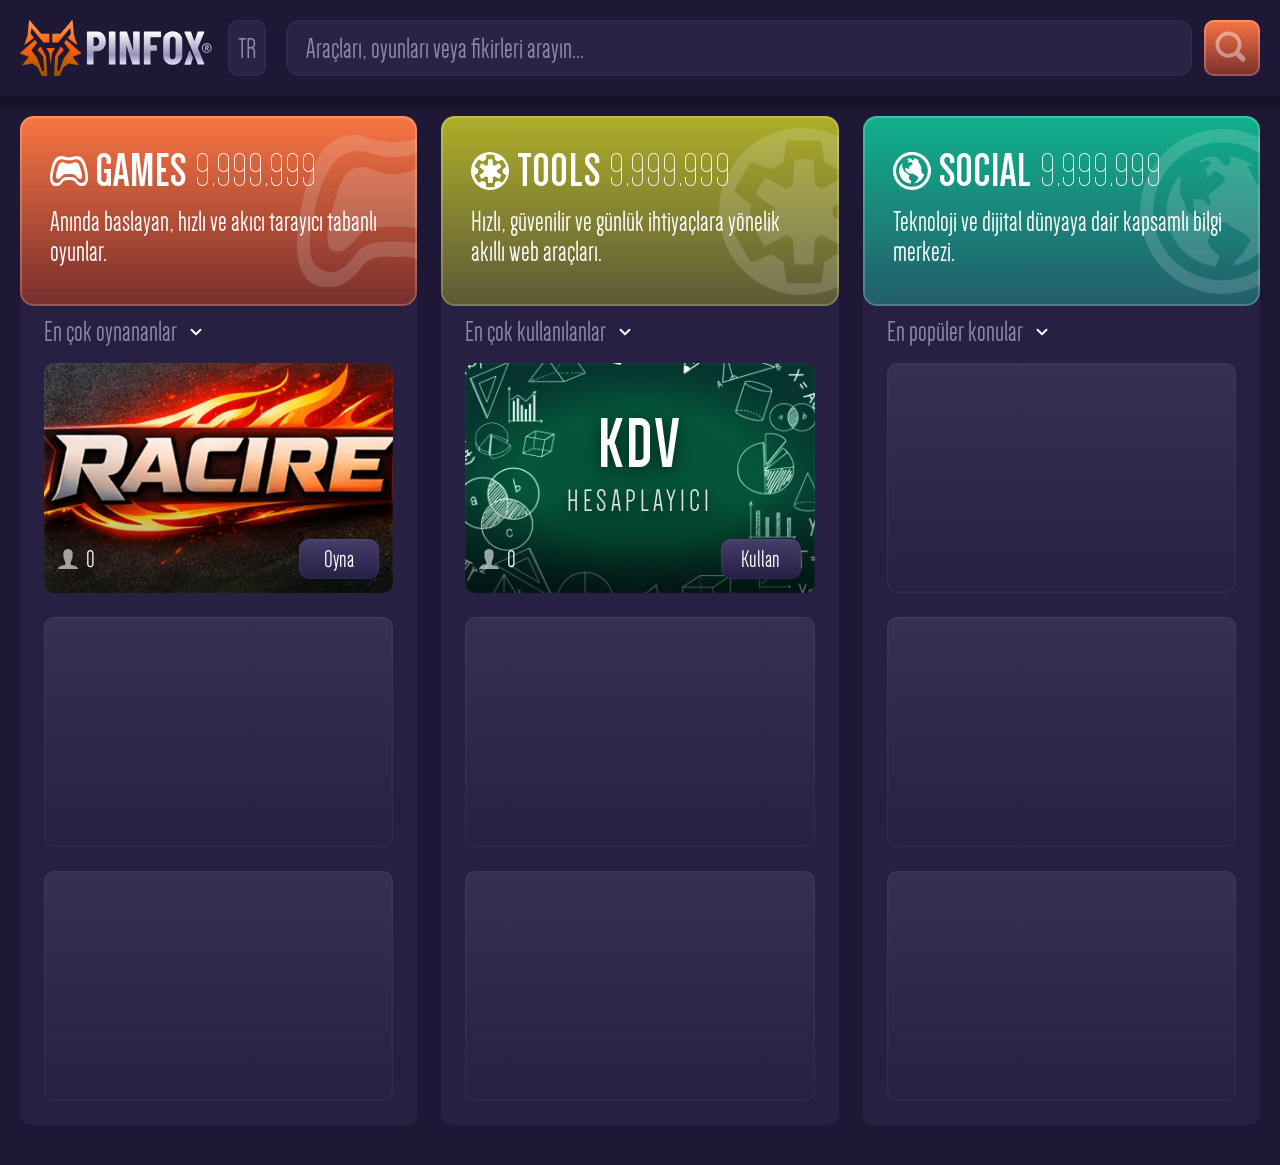
==== index.html @ 6bec61a2 "ilk yukleme" ====
<!DOCTYPE html>
<html lang="tr">
<head>
    <link rel="icon" type="image/svg+xml" href="/assets/favicon.svg">
    <meta charset="UTF-8">
    <meta name="viewport" content="width=device-width, initial-scale=1.0">
    <title>PINFOX — Ücretsiz Online Oyunlar, Web Araçları ve Teknoloji</title>
    <meta name="description" content="PINFOX ile tarayıcı tabanlı oyunlar oynayın, KDV hesaplayıcı gibi online araçları kullanın ve teknoloji dünyasına dair içerikleri keşfedin. Hızlı, ücretsiz ve reklamsız.">
    <meta name="keywords" content="pinfox, online oyunlar, web araçları, tarayıcı oyunları, kdv hesaplayıcı, ücretsiz araçlar">
    <meta name="robots" content="index, follow">
    <link rel="canonical" href="https://pinfox.tech/">
    <meta property="og:title" content="PINFOX — Ücretsiz Online Oyunlar, Web Araçları ve Teknoloji">
    <meta property="og:description" content="Tarayıcı tabanlı oyunlar oynayın, KDV hesaplayıcı gibi akıllı web araçlarını kullanın ve teknoloji içeriklerini keşfedin. Ücretsiz ve reklamsız.">
    <meta property="og:type" content="website">
    <meta property="og:url" content="https://pinfox.tech/">
    <meta property="og:image" content="https://pinfox.tech/assets/og-image.jpg">
    <meta name="twitter:card" content="summary_large_image">
    <meta name="twitter:title" content="PINFOX — Ücretsiz Online Oyunlar, Web Araçları ve Teknoloji">
    <meta name="twitter:description" content="Tarayıcı tabanlı oyunlar oynayın, akıllı web araçlarını kullanın ve teknoloji içeriklerini keşfedin. Ücretsiz ve reklamsız.">
    <link rel="stylesheet" href="style.css?v=4">
    <style>
        /* Search butonu */
        .search-btn { transition: transform 0.2s ease, filter 0.2s ease !important; }
        .search-btn:hover { transform: translateY(-4px) !important; filter: brightness(1.15) drop-shadow(0 8px 14px rgba(0,0,0,0.5)) !important; }

        /* Play / Kullan butonları */
        .play-btn {
            box-shadow: 0 0 0 1.5px rgba(255,255,255,0.04) inset !important;
            transition: transform 0.2s ease, box-shadow 0.2s ease, filter 0.2s ease !important;
        }
        .play-btn:hover {
            transform: translateY(-4px) !important;
            box-shadow: 0 0 0 1.5px rgba(255,255,255,0.04) inset, 0 8px 20px rgba(0,0,0,0.4) !important;
            filter: brightness(1.15) drop-shadow(0 4px 10px rgba(0,0,0,0.4)) !important;
        }
    </style>
    <!-- Google tag (gtag.js) -->
    <script async src="https://www.googletagmanager.com/gtag/js?id=G-VPQW1XT9Y7"></script>
    <script>
      window.dataLayer = window.dataLayer || [];
      function gtag(){dataLayer.push(arguments);}
      gtag('js', new Date());
      gtag('config', 'G-VPQW1XT9Y7');
    </script>
</head>
<body>

<div class="container">

    <!-- HEADER -->
    <header class="top-bar">
        <div class="top-left">
            <div class="logo">
                <img src="/assets/logo_pinfox.svg" alt="Pinfox Logo">
            </div>
            <button class="lang glass-soft">TR</button>
        </div>

        <div class="search-section">
            <input class="glass-soft" type="text" placeholder="Araçları, oyunları veya fikirleri arayın...">
            <button class="search-btn glass-strong">
                <svg xmlns="http://www.w3.org/2000/svg" width="44.208" height="44.208" viewBox="0 0 44.208 44.208">
                    <path id="icon_search" d="M13.127,36.266a2.654,2.654,0,0,1-2.656-2.656V25.985A13.045,13.045,0,0,1,6.313,24.35,13.15,13.15,0,0,1,.267,10.482,13.055,13.055,0,0,1,2.242,5.788,13.165,13.165,0,0,1,8.017,1.032,13.061,13.061,0,0,1,10.482.267a13.255,13.255,0,0,1,5.291,0,13.055,13.055,0,0,1,4.694,1.975,13.165,13.165,0,0,1,4.756,5.776,13.061,13.061,0,0,1,.765,2.464,13.225,13.225,0,0,1,.267,2.646,13.085,13.085,0,0,1-2.994,8.346,13.147,13.147,0,0,1-5.311,3.867,13.067,13.067,0,0,1-2.166.645V33.61a2.654,2.654,0,0,1-2.656,2.656Zm0-32.486a9.347,9.347,0,1,0,9.347,9.347A9.358,9.358,0,0,0,13.127,3.78Z" transform="translate(0 18.565) rotate(-45)" fill="#fff" opacity="0.42"/>
                </svg>
            </button>
        </div>
    </header>

    <div class="top-divider"></div>

    <!-- KATEGORİLER -->
    <section class="categories">

        <!-- GAMES -->
        <div class="cat-wrapper" onclick="window.location='tools.html'" style="cursor:pointer;">
            <div class="cat games glass-strong">
                <div class="cat-header">
                    <div class="cat-icon">
                        <img src="/assets/icon_games.svg" alt="Games">
                    </div>
                    <h2>GAMES</h2>
                    <div class="counter" id="gamesCounter">9.999.999</div>
                </div>
                <p>Anında baslayan, hızlı ve akıcı tarayıcı tabanlı oyunlar.</p>
            </div>

            <div class="filter-box">
                <div class="filter-header" onclick="toggleFilter(this)">
                    <span>En çok oynananlar</span>
                    <svg class="arrow-icon" viewBox="0 0 24 24">
                        <path d="M6 9l6 6 6-6" stroke="white" stroke-width="2.5" fill="none" stroke-linecap="round" stroke-linejoin="round"/>
                    </svg>
                </div>
                <div class="filter-content">Size özel sıralama</div>
            </div>

            <div class="sub-area">
                <div class="card game-card game-racire glass-soft" onclick="trackHit('game','racire')">
                    <div class="card-bottom">
                        <div class="card-stats">
                            <img src="/assets/icon_human.svg" class="stat-icon" alt="oyuncu" style="filter:brightness(0) invert(1);opacity:0.6;">
                            <span class="play-count" data-count-type="game" data-count-id="racire">0</span>
                        </div>
                        <button class="play-btn glass-soft">Oyna</button>
                    </div>
                </div>
                <div class="card glass-soft"></div>
                <div class="card glass-soft"></div>
            </div>
        </div>

        <!-- TOOLS -->
        <div class="cat-wrapper" onclick="window.location='tools.html'" style="cursor:pointer;">
            <div class="cat tools glass-strong">
                <div class="cat-header">
                    <div class="cat-icon">
                        <img src="/assets/icon_tools.svg?v=4" alt="Tools">
                    </div>
                    <h2>TOOLS</h2>
                    <div class="counter" id="toolsCounter">9.999.999</div>
                </div>
                <p>Hızlı, güvenilir ve günlük ihtiyaçlara yönelik akıllı web araçları.</p>
            </div>

            <div class="filter-box">
                <div class="filter-header" onclick="toggleFilter(this)">
                    <span>En çok kullanılanlar</span>
                    <svg class="arrow-icon" viewBox="0 0 24 24">
                        <path d="M6 9l6 6 6-6" stroke="white" stroke-width="2.5" fill="none" stroke-linecap="round" stroke-linejoin="round"/>
                    </svg>
                </div>
                <div class="filter-content">Size özel sıralama</div>
            </div>

            <div class="sub-area">
                <div class="card game-card tool-kdv glass-soft" onclick="event.stopPropagation(); trackHit('tool','kdv-hesaplayici'); window.location='/tools/kdv-hesaplayici.html';" style="cursor:pointer;">
                    <div class="card-label">
                        <span class="card-label-main">KDV</span>
                        <span class="card-label-sub">HESAPLAYICI</span>
                    </div>
                    <div class="card-bottom">
                        <div class="card-stats">
                            <img src="/assets/icon_human.svg" class="stat-icon" alt="oyuncu" style="filter:brightness(0) invert(1);opacity:0.6;">
                            <span class="play-count" data-count-type="tool" data-count-id="kdv-hesaplayici">0</span>
                        </div>
                        <button class="play-btn glass-soft">Kullan</button>
                    </div>
                </div>
                <div class="card glass-soft"></div>
                <div class="card glass-soft"></div>
            </div>
        </div>

        <!-- SOCIAL -->
        <div class="cat-wrapper" onclick="window.location='tools.html'" style="cursor:pointer;">
            <div class="cat social glass-strong">
                <div class="cat-header">
                    <div class="cat-icon">
                        <img src="/assets/icon_social.svg" alt="Social">
                    </div>
                    <h2>SOCIAL</h2>
                    <div class="counter" id="socialCounter">9.999.999</div>
                </div>
                <p>Teknoloji ve dijital dünyaya dair kapsamlı bilgi merkezi.</p>
            </div>

            <div class="filter-box">
                <div class="filter-header" onclick="toggleFilter(this)">
                    <span>En popüler konular</span>
                    <svg class="arrow-icon" viewBox="0 0 24 24">
                        <path d="M6 9l6 6 6-6" stroke="white" stroke-width="2.5" fill="none" stroke-linecap="round" stroke-linejoin="round"/>
                    </svg>
                </div>
                <div class="filter-content">Size özel sıralama</div>
            </div>

            <div class="sub-area">
                <div class="card glass-soft"></div>
                <div class="card glass-soft"></div>
                <div class="card glass-soft"></div>
            </div>
        </div>

    </section>

</div>

<script src="main.js?v=4"></script>
</body>
</html>
---- style.css ----
/* ============================================================
   PINFOX — style.css
   ============================================================ */

/* FONT TANIMLARI */

@font-face {
    font-family: 'Dense';
    src: url('/assets/fonts/Dense-Regular.otf?v=4') format('opentype');
    font-weight: 400;
}

@font-face {
    font-family: 'Dense';
    src: url('/assets/fonts/Dense-Bold.ttf?v=4') format('truetype');
    font-weight: 700;
}

@font-face {
    font-family: 'Dense';
    src: url('/assets/fonts/Dense-Thin.ttf?v=4') format('truetype');
    font-weight: 200;
}

/* DİL BAZLI FONT OVERRİDELAR */
:lang(ar) { font-family: 'Cairo', sans-serif; direction: rtl; }
:lang(ja) { font-family: 'Noto Sans JP', sans-serif; }
:lang(ko) { font-family: 'Noto Sans KR', sans-serif; }
:lang(zh) { font-family: 'Noto Sans SC', sans-serif; }

/* GENEL */

body {
    margin: 0;
    background: #1E1836;
    color: white;
    font-family: 'Barlow Condensed', 'Dense', sans-serif;
}

.glass-strong {
    box-shadow: 0 0 0 2px rgba(255, 255, 255, 0.2) inset;
}

.glass-soft {
    box-shadow: 0 0 0 1.5px rgba(255, 255, 255, 0.04) inset;
}

.container {
    max-width: 1320px;
    margin: 0 auto;
    padding: 0 20px;
}

/* HEADER */

.glass-border {
    box-shadow: 0 0 0 2px rgba(255, 255, 255, 0.2) inset;
}

.logo img {
    height: 56px;
    width: auto;
    display: block;
}

.top-bar {
    display: flex;
    align-items: center;
    gap: 20px;
    margin: 20px 0 20px 0;
}

.lang {
    height: 56px;
    padding: 0 10px;
    border-radius: 10px;
    background: #2A2345;
    color: #8B8BAF;
    border: none;
    font-size: 30px;
    font-family: 'Dense', sans-serif;
    font-weight: 400;
    display: flex;
    align-items: center;
    justify-content: center;
}

/* SEARCH */

.search-section {
    display: flex;
    gap: 12px;
    flex: 1;
}

.search-section input::placeholder {
    color: #8B8BAF;
    opacity: 1;
}

.search-section input {
    flex: 1;
    height: 56px;
    padding: 0 20px;
    border-radius: 14px;
    border: none;
    background: #2A2345;
    color: white;
    font-size: 30px;
    font-family: 'Dense', sans-serif;
    font-weight: 400;
}

.search-btn {
    border-radius: 10px;
    border: none;
    background: linear-gradient(to bottom, #F97543, #772E2D);
    color: white;
    cursor: pointer;
    height: 56px;
    width: 56px;
    display: flex;
    align-items: center;
    justify-content: center;
    box-shadow: 0 0 0 2px rgba(255, 255, 255, 0.2) inset;
    transition: transform 0.2s ease, box-shadow 0.2s ease, filter 0.2s ease;
}

.search-btn:hover {
    transform: translateY(-2px);
    box-shadow: 0 0 0 2px rgba(255, 255, 255, 0.2) inset,
                0 6px 16px rgba(0, 0, 0, 0.4);
    filter: brightness(1.1);
}

.search-icon {
    width: 30px;
    height: 30px;
    transition: transform 0.2s ease;
}

.search-btn:hover .search-icon {
    transform: scale(1.1);
}

/* CATEGORIES */

.categories {
    display: grid;
    grid-template-columns: repeat(3, 1fr);
    gap: 24px;
    margin-bottom: 40px;
}

.cat {
    position: relative;
    padding: 30px;
    border-radius: 14px;
    min-height: 130px;
}

.games {
    background:
        url('/assets/back_games.svg?v=4') no-repeat right center,
        linear-gradient(to bottom, #F97543, #772E2D);
    background-size: 120px auto, cover;
}

.tools {
    background:
        url('/assets/back_tools.svg?v=4') no-repeat right center,
        linear-gradient(to bottom, #AEAE29, #5C5938);
    background-size: 120px auto, cover;
}

.social {
    background:
        url('/assets/back_social.svg?v=4') no-repeat right center,
        linear-gradient(to bottom, #10B18C, #235D6A);
    background-size: 120px auto, cover;
}

/* BAŞLIK + SAYAÇ */

.cat-header {
    display: flex;
    align-items: center;
    gap: 8px;
    margin-bottom: 10px;
}

.cat-header h2 {
    font-weight: 700;
    font-size: 48px;
    margin: 0;
    letter-spacing: 1px;
}

.counter {
    font-weight: 200;
    font-size: 48px;
    opacity: 0.9;
}

/* AÇIKLAMA */

.cat p {
    font-weight: 400;
    margin: 0;
    font-size: 30px;
    line-height: 1;
}

/* CAT İKON */

.cat-icon {
    display: flex;
    align-items: center;
    justify-content: center;
}

.cat-icon img {
    width: 38px;
    height: auto;
    display: block;
    flex-shrink: 0;
    transition: transform 0.25s ease;
}

.cat:hover .cat-icon img {
    transform: scale(1.2);
}

/* ALT KARTLAR */

.card {
    height: 220px;
    border-radius: 10px;
    background: linear-gradient(to bottom, #373050, #282145);
    height: 230px;
    width: 90%;
    margin: 0 auto;
}

.cat-wrapper {
    display: flex;
    flex-direction: column;
    gap: 10px;
    background: #272042;
    border-radius: 10px;
    overflow: visible;
}

.sub-area {
    padding: 2px 24px 24px 24px;
    display: grid;
    gap: 24px;
}

.sub-area .card {
    width: 100%;
    margin: 0;
}

/* FİLTRE */

.filter-box {
    padding: 0 24px;
    margin: 0px 0 4px 0;
}

.filter-header {
    display: flex;
    align-items: center;
    gap: 10px;
    cursor: pointer;
    font-size: 30px;
    font-weight: 400;
    color: #8B8BAF;
    user-select: none;
}

.arrow-icon {
    width: 18px;
    height: 18px;
    transition: transform 0.3s ease;
}

.filter-content {
    max-height: 0;
    overflow: hidden;
    transition: max-height 0.35s ease;
    font-size: 30px;
    color: #8B8BAF;
    padding-left: 2px;
}

.filter-box.active .filter-content {
    max-height: 60px;
    margin-top: 4px;
}

.filter-box.active .arrow-icon {
    transform: rotate(180deg);
}

/* OYUN / ARAÇ KARTLARI */

.game-card {
    position: relative;
    overflow: hidden;
}

.card-bottom {
    position: absolute;
    bottom: 14px;
    left: 14px;
    right: 14px;
    display: flex;
    align-items: center;
    justify-content: space-between;
    z-index: 2;
}

.card-stats {
    display: flex;
    align-items: center;
    gap: 8px;
    font-size: 25px;
    color: #FFFFFF;
}

.stat-icon {
    width: 20px;
    height: 20px;
    color: #B8B8E0;
    filter: brightness(0) invert(1);
    opacity: 0.6;
}

.play-btn {
    width: 80px;
    height: 40px;
    border: none;
    border-radius: 10px;
    cursor: pointer;
    font-family: 'Dense', sans-serif;
    font-size: 25px;
    font-weight: 400;
    color: white;
    background: linear-gradient(to bottom, #473E6A, #261E44);
    box-shadow: 0 0 0 1.5px rgba(255, 255, 255, 0.04) inset;
    transition: transform 0.2s ease, box-shadow 0.2s ease, filter 0.2s ease;
}

.play-btn:hover {
    transform: translateY(-4px);
    box-shadow: 0 0 0 1.5px rgba(255, 255, 255, 0.04) inset,
                0 8px 20px rgba(0, 0, 0, 0.4);
    filter: brightness(1.15) drop-shadow(0 4px 10px rgba(0, 0, 0, 0.4));
}

/* KART GÖRSELLERİ */

.tool-kdv {
    background-image: url('/assets/images/image_tool_kdvhesaplayici.png?v=4');
    background-size: cover;
    background-position: center;
    background-repeat: no-repeat;
    border-radius: 10px;
    overflow: hidden;
    position: relative;
}

.tool-kdv::after {
    content: "";
    position: absolute;
    bottom: 0;
    left: 0;
    width: 100%;
    height: 100px;
    z-index: 1;
    pointer-events: none;
    background: linear-gradient(to top, rgba(0, 0, 0, 0.6), rgba(0, 0, 0, 0));
}

.game-racire {
    background-image: url('/assets/images/image_game_racire.png?v=4');
    background-size: cover;
    background-position: center;
    background-repeat: no-repeat;
    border-radius: 10px;
    overflow: hidden;
    position: relative;
}

.game-racire::after {
    content: "";
    position: absolute;
    bottom: 0;
    left: 0;
    width: 100%;
    height: 100px;
    z-index: 1;
    pointer-events: none;
    background: linear-gradient(to top, rgba(0, 0, 0, 0.6), rgba(0, 0, 0, 0));
}

.tool-renk-donusturucu {
    background-image: url('/assets/images/image_tool_renkdonusturucu.png?v=4');
    background-size: cover;
    background-position: center;
    background-repeat: no-repeat;
    border-radius: 10px;
    overflow: hidden;
    position: relative;
}

.tool-renk-donusturucu::after {
    content: "";
    position: absolute;
    bottom: 0;
    left: 0;
    width: 100%;
    height: 100px;
    z-index: 1;
    pointer-events: none;
    background: linear-gradient(to top, rgba(0, 0, 0, 0.6), rgba(0, 0, 0, 0));
}

/* KART ORTASI YAZI */
.card-label {
    position: absolute;
    inset: 0;
    display: flex;
    flex-direction: column;
    align-items: center;
    justify-content: center;
    text-align: center;
    z-index: 2;
    pointer-events: none;
    line-height: 1;
    padding-bottom: 30px; /* buton alanı için hafif yukarı kaydır */
}

.card-label-main {
    display: block;
    font-family: 'Dense', sans-serif;
    font-weight: 700;
    font-size: 72px;
    color: white;
    letter-spacing: 3px;
    text-shadow: 0 3px 16px rgba(0,0,0,0.6);
    line-height: 1;
}

.card-label-sub {
    display: block;
    font-family: 'Dense', sans-serif;
    font-weight: 400;
    font-size: 32px;
    color: rgba(255,255,255,0.85);
    letter-spacing: 4px;
    text-shadow: 0 2px 10px rgba(0,0,0,0.6);
    margin-top: 4px;
}

/* DİVİDER */

.top-left {
    display: flex;
    align-items: center;
    gap: 16px;
}

.top-divider {
    position: relative;
    left: 50%;
    transform: translateX(-50%);
    width: 100vw;
    height: 20px;
    background: linear-gradient(to bottom, rgba(0, 0, 0, 0.3), rgba(0, 0, 0, 0));
}

/* RESPONSIVE */

@media (max-width: 1100px) {
    .categories {
        grid-template-columns: 1fr;
    }

    .cards {
        grid-template-columns: 1fr 1fr;
    }
}

@media (max-width: 700px) {
    .container {
        padding: 0 20px;
    }

    .cards {
        grid-template-columns: 1fr;
    }

    .search-section {
        width: 100%;
    }

    .logo,
    .lang {
        display: inline-flex;
    }

    .top-bar {
        flex-direction: column;
        align-items: stretch;
        gap: 16px;
    }
}
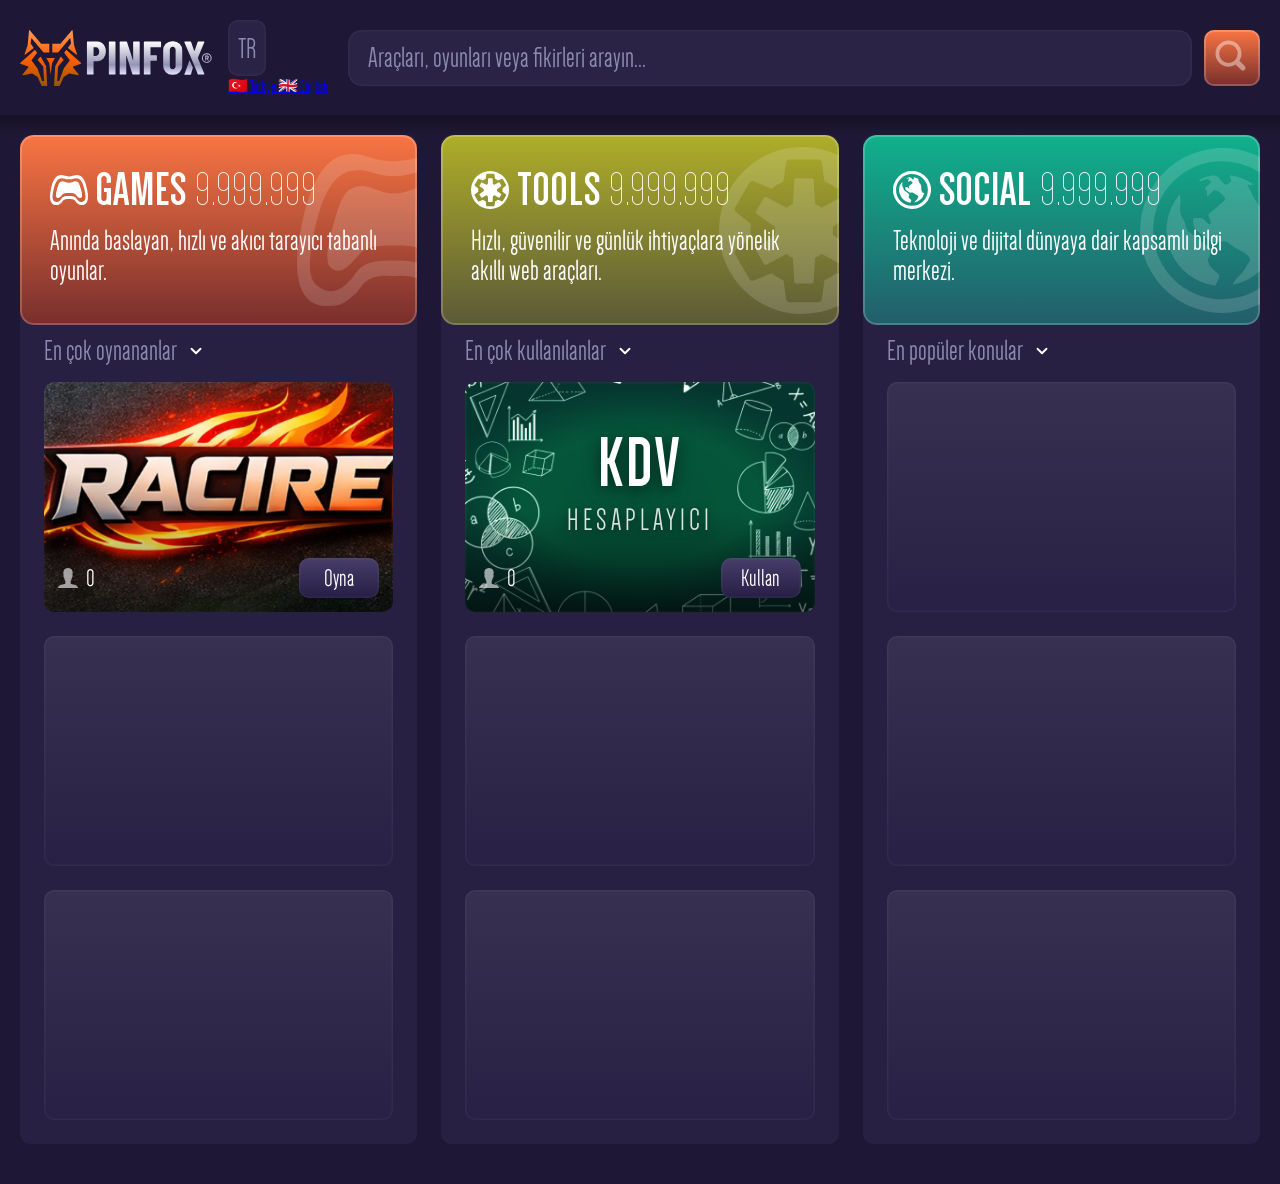
==== commit 1a588f50: "guncelleme" ====
--- a/index.html
+++ b/index.html
@@ -17,7 +17,7 @@
     <meta name="twitter:card" content="summary_large_image">
     <meta name="twitter:title" content="PINFOX — Ücretsiz Online Oyunlar, Web Araçları ve Teknoloji">
     <meta name="twitter:description" content="Tarayıcı tabanlı oyunlar oynayın, akıllı web araçlarını kullanın ve teknoloji içeriklerini keşfedin. Ücretsiz ve reklamsız.">
-    <link rel="stylesheet" href="style.css?v=4">
+    <link rel="stylesheet" href="style.css?v=5">
     <style>
         /* Search butonu */
         .search-btn { transition: transform 0.2s ease, filter 0.2s ease !important; }
@@ -53,7 +53,22 @@
             <div class="logo">
                 <img src="/assets/logo_pinfox.svg" alt="Pinfox Logo">
             </div>
-            <button class="lang glass-soft">TR</button>
+            <div class="lang-wrap">
+            <button class="lang glass-soft">
+                TR
+                <svg class="lang-arrow" viewBox="0 0 24 24" fill="none" stroke="currentColor" stroke-width="2.5" stroke-linecap="round" stroke-linejoin="round">
+                    <path d="M6 9l6 6 6-6"/>
+                </svg>
+            </button>
+            <div class="lang-dropdown">
+                <a href="/" class="lang-option active">
+                    <span class="lang-flag">🇹🇷</span> Türkçe
+                </a>
+                <a href="/en/" class="lang-option ">
+                    <span class="lang-flag">🇬🇧</span> English
+                </a>
+            </div>
+        </div>
         </div>
 
         <div class="search-section">
@@ -114,7 +129,7 @@
             <div class="cat tools glass-strong">
                 <div class="cat-header">
                     <div class="cat-icon">
-                        <img src="/assets/icon_tools.svg?v=4" alt="Tools">
+                        <img src="/assets/icon_tools.svg?v=5" alt="Tools">
                     </div>
                     <h2>TOOLS</h2>
                     <div class="counter" id="toolsCounter">9.999.999</div>
@@ -185,6 +200,6 @@
 
 </div>
 
-<script src="main.js?v=4"></script>
+<script src="main.js?v=5"></script>
 </body>
 </html>
--- a/style.css
+++ b/style.css
@@ -6,19 +6,19 @@
 
 @font-face {
     font-family: 'Dense';
-    src: url('/assets/fonts/Dense-Regular.otf?v=4') format('opentype');
+    src: url('/assets/fonts/Dense-Regular.otf?v=5') format('opentype');
     font-weight: 400;
 }
 
 @font-face {
     font-family: 'Dense';
-    src: url('/assets/fonts/Dense-Bold.ttf?v=4') format('truetype');
+    src: url('/assets/fonts/Dense-Bold.ttf?v=5') format('truetype');
     font-weight: 700;
 }
 
 @font-face {
     font-family: 'Dense';
-    src: url('/assets/fonts/Dense-Thin.ttf?v=4') format('truetype');
+    src: url('/assets/fonts/Dense-Thin.ttf?v=5') format('truetype');
     font-weight: 200;
 }
 
@@ -161,21 +161,21 @@
 
 .games {
     background:
-        url('/assets/back_games.svg?v=4') no-repeat right center,
+        url('/assets/back_games.svg?v=5') no-repeat right center,
         linear-gradient(to bottom, #F97543, #772E2D);
     background-size: 120px auto, cover;
 }
 
 .tools {
     background:
-        url('/assets/back_tools.svg?v=4') no-repeat right center,
+        url('/assets/back_tools.svg?v=5') no-repeat right center,
         linear-gradient(to bottom, #AEAE29, #5C5938);
     background-size: 120px auto, cover;
 }
 
 .social {
     background:
-        url('/assets/back_social.svg?v=4') no-repeat right center,
+        url('/assets/back_social.svg?v=5') no-repeat right center,
         linear-gradient(to bottom, #10B18C, #235D6A);
     background-size: 120px auto, cover;
 }
@@ -363,7 +363,7 @@
 /* KART GÖRSELLERİ */
 
 .tool-kdv {
-    background-image: url('/assets/images/image_tool_kdvhesaplayici.png?v=4');
+    background-image: url('/assets/images/image_tool_kdvhesaplayici.png?v=5');
     background-size: cover;
     background-position: center;
     background-repeat: no-repeat;
@@ -385,7 +385,7 @@
 }
 
 .game-racire {
-    background-image: url('/assets/images/image_game_racire.png?v=4');
+    background-image: url('/assets/images/image_game_racire.png?v=5');
     background-size: cover;
     background-position: center;
     background-repeat: no-repeat;
@@ -407,7 +407,7 @@
 }
 
 .tool-renk-donusturucu {
-    background-image: url('/assets/images/image_tool_renkdonusturucu.png?v=4');
+    background-image: url('/assets/images/image_tool_renkdonusturucu.png?v=5');
     background-size: cover;
     background-position: center;
     background-repeat: no-repeat;
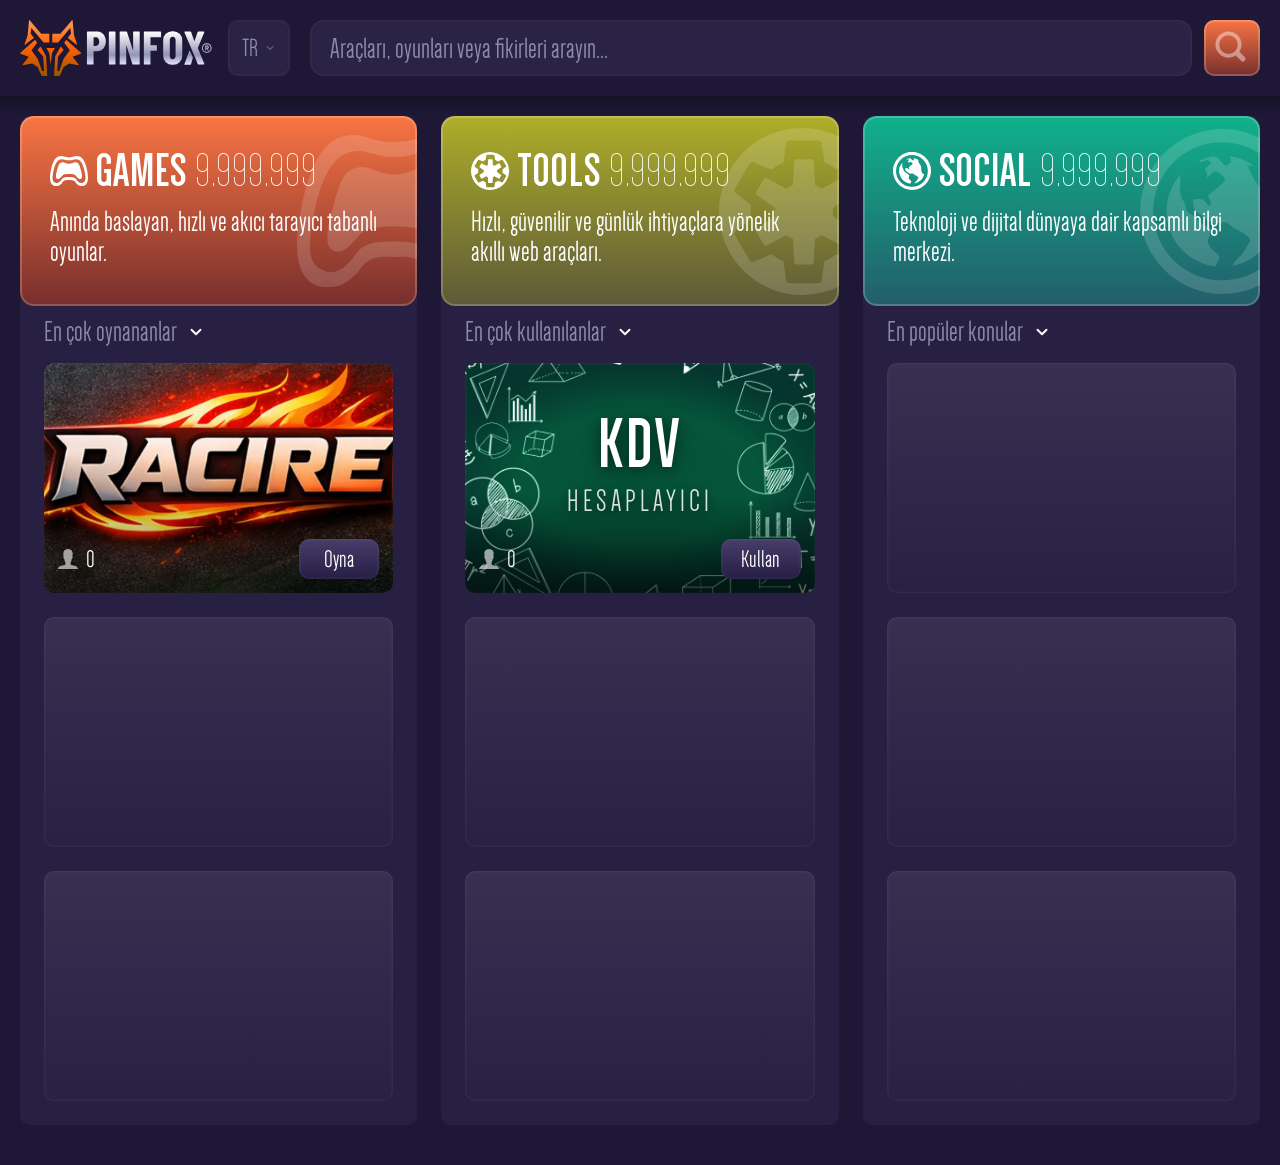
==== commit 79e99ca7: "Update main.js script version in index.html" ====
--- a/index.html
+++ b/index.html
@@ -17,7 +17,7 @@
     <meta name="twitter:card" content="summary_large_image">
     <meta name="twitter:title" content="PINFOX — Ücretsiz Online Oyunlar, Web Araçları ve Teknoloji">
     <meta name="twitter:description" content="Tarayıcı tabanlı oyunlar oynayın, akıllı web araçlarını kullanın ve teknoloji içeriklerini keşfedin. Ücretsiz ve reklamsız.">
-    <link rel="stylesheet" href="style.css?v=5">
+    <link rel="stylesheet" href="style.css?v=6">
     <style>
         /* Search butonu */
         .search-btn { transition: transform 0.2s ease, filter 0.2s ease !important; }
@@ -129,7 +129,7 @@
             <div class="cat tools glass-strong">
                 <div class="cat-header">
                     <div class="cat-icon">
-                        <img src="/assets/icon_tools.svg?v=5" alt="Tools">
+                        <img src="/assets/icon_tools.svg?v=6" alt="Tools">
                     </div>
                     <h2>TOOLS</h2>
                     <div class="counter" id="toolsCounter">9.999.999</div>
@@ -200,6 +200,6 @@
 
 </div>
 
-<script src="main.js?v=5"></script>
+<script src="main.js?v=6"></script>
 </body>
-</html>+</html>
--- a/style.css
+++ b/style.css
@@ -6,19 +6,19 @@
 
 @font-face {
     font-family: 'Dense';
-    src: url('/assets/fonts/Dense-Regular.otf?v=5') format('opentype');
+    src: url('/assets/fonts/Dense-Regular.otf?v=6') format('opentype');
     font-weight: 400;
 }
 
 @font-face {
     font-family: 'Dense';
-    src: url('/assets/fonts/Dense-Bold.ttf?v=5') format('truetype');
+    src: url('/assets/fonts/Dense-Bold.ttf?v=6') format('truetype');
     font-weight: 700;
 }
 
 @font-face {
     font-family: 'Dense';
-    src: url('/assets/fonts/Dense-Thin.ttf?v=5') format('truetype');
+    src: url('/assets/fonts/Dense-Thin.ttf?v=6') format('truetype');
     font-weight: 200;
 }
 
@@ -161,21 +161,21 @@
 
 .games {
     background:
-        url('/assets/back_games.svg?v=5') no-repeat right center,
+        url('/assets/back_games.svg?v=6') no-repeat right center,
         linear-gradient(to bottom, #F97543, #772E2D);
     background-size: 120px auto, cover;
 }
 
 .tools {
     background:
-        url('/assets/back_tools.svg?v=5') no-repeat right center,
+        url('/assets/back_tools.svg?v=6') no-repeat right center,
         linear-gradient(to bottom, #AEAE29, #5C5938);
     background-size: 120px auto, cover;
 }
 
 .social {
     background:
-        url('/assets/back_social.svg?v=5') no-repeat right center,
+        url('/assets/back_social.svg?v=6') no-repeat right center,
         linear-gradient(to bottom, #10B18C, #235D6A);
     background-size: 120px auto, cover;
 }
@@ -363,7 +363,7 @@
 /* KART GÖRSELLERİ */
 
 .tool-kdv {
-    background-image: url('/assets/images/image_tool_kdvhesaplayici.png?v=5');
+    background-image: url('/assets/images/image_tool_kdvhesaplayici.png?v=6');
     background-size: cover;
     background-position: center;
     background-repeat: no-repeat;
@@ -385,7 +385,7 @@
 }
 
 .game-racire {
-    background-image: url('/assets/images/image_game_racire.png?v=5');
+    background-image: url('/assets/images/image_game_racire.png?v=6');
     background-size: cover;
     background-position: center;
     background-repeat: no-repeat;
@@ -407,7 +407,7 @@
 }
 
 .tool-renk-donusturucu {
-    background-image: url('/assets/images/image_tool_renkdonusturucu.png?v=5');
+    background-image: url('/assets/images/image_tool_renkdonusturucu.png?v=6');
     background-size: cover;
     background-position: center;
     background-repeat: no-repeat;
@@ -517,4 +517,18 @@
         align-items: stretch;
         gap: 16px;
     }
-}+}
+/* DİL DROPDOWN */
+.lang-wrap { position: relative; }
+.lang { height: 56px; padding: 0 14px; border-radius: 10px; background: #2A2345; color: #8B8BAF; border: none; font-size: 26px; font-family: 'Barlow Condensed', 'Dense', sans-serif; font-weight: 400; display: flex; align-items: center; justify-content: center; gap: 6px; cursor: pointer; transition: color 0.2s, box-shadow 0.2s; white-space: nowrap; user-select: none; }
+.lang:hover { color: white; }
+.lang-arrow { width: 12px; height: 12px; transition: transform 0.25s ease; opacity: 0.5; }
+.lang-wrap.open .lang-arrow { transform: rotate(180deg); opacity: 1; }
+.lang-wrap.open .lang { color: white; box-shadow: 0 0 0 2px rgba(255,255,255,0.15) inset; }
+.lang-dropdown { position: absolute; top: calc(100% + 8px); left: 0; background: #2A2345; border-radius: 12px; box-shadow: 0 0 0 1.5px rgba(255,255,255,0.1) inset, 0 12px 32px rgba(0,0,0,0.4); overflow: hidden; z-index: 999; min-width: 160px; max-height: 0; opacity: 0; pointer-events: none; transform: translateY(-6px); transition: max-height 0.3s ease, opacity 0.2s ease, transform 0.2s ease; }
+.lang-wrap.open .lang-dropdown { max-height: 400px; opacity: 1; pointer-events: all; transform: translateY(0); }
+.lang-option { display: flex; align-items: center; gap: 10px; padding: 10px 16px; font-family: 'Barlow Condensed', 'Dense', sans-serif; font-size: 24px; font-weight: 400; color: #8B8BAF; cursor: pointer; text-decoration: none; transition: background 0.15s, color 0.15s; border-bottom: 1px solid rgba(255,255,255,0.04); }
+.lang-option:last-child { border-bottom: none; }
+.lang-option:hover { background: rgba(255,255,255,0.06); color: white; }
+.lang-option.active { color: white; background: rgba(255,255,255,0.04); }
+.lang-flag { font-size: 20px; line-height: 1; }
